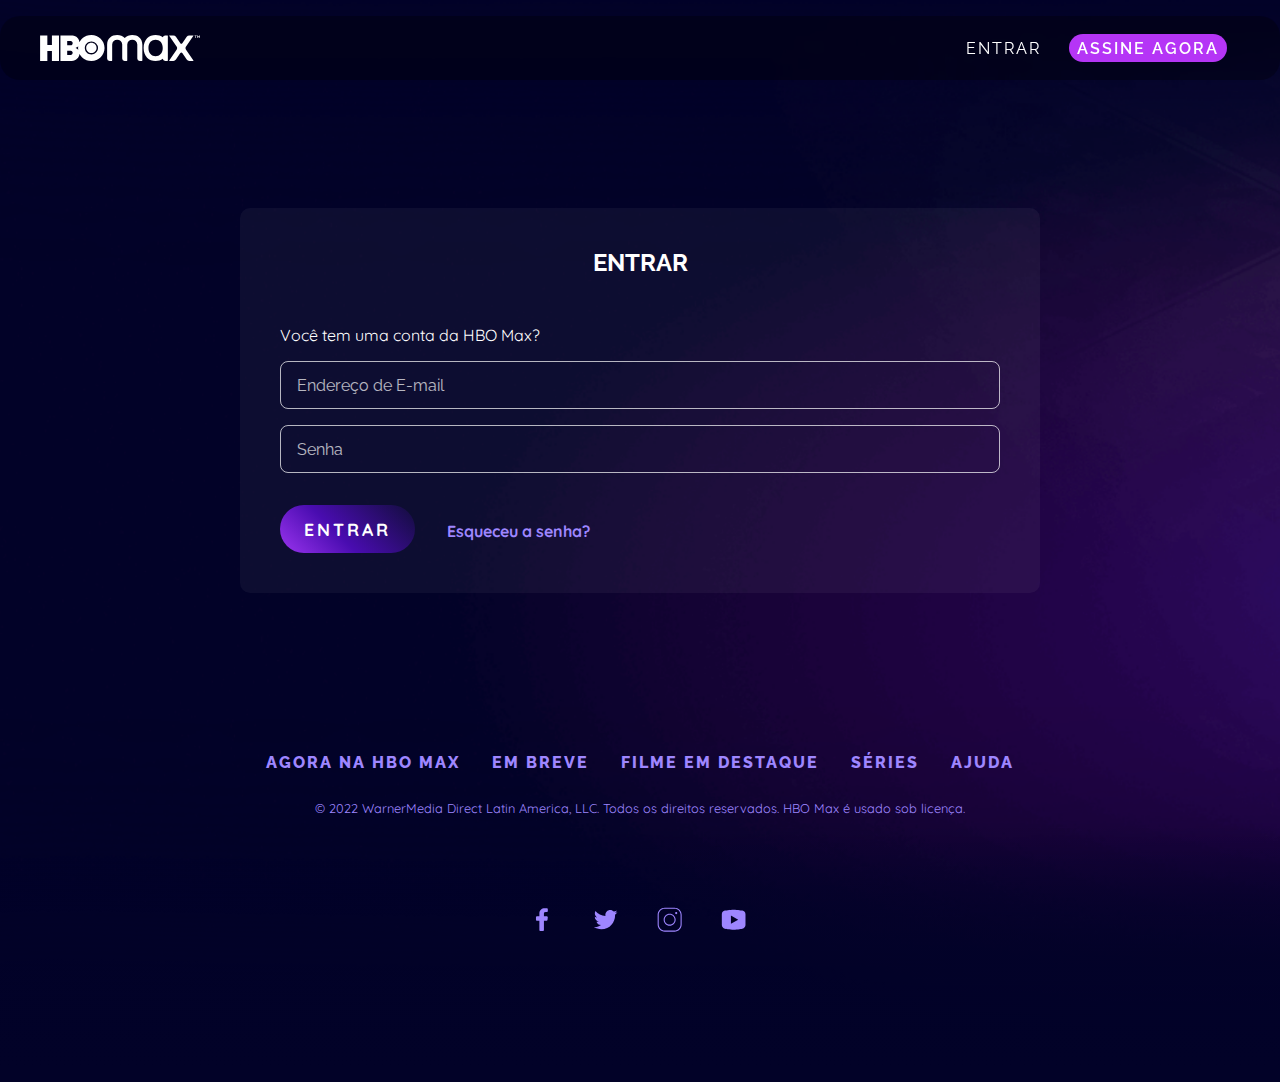
==== login.html @ dadb369f "hbo" ====
<!DOCTYPE html>
<html lang="en">
<head>
    <meta charset="UTF-8">
    <meta name="viewport" content="width=device-width, initial-scale=1.0">
    <title>Entrar </title>
    <link rel="stylesheet" href="style.css">
</head>
<body style="background-image: url('/assets/images/background-movies-series.png');
background-size: cover; background-repeat: no-repeat; background-color: var(--primary-color); animation-play-state: paused;">
    <!-- header -->
    <header class="header container">
        <img class="nav__img" src="assets/images/hbo-logo.svg" alt="">
        <nav class="nav">
            <ul class="nav__ul">
                <li class="nav__li">
                    <a class="nav__a" href="login.html">entrar</a>
                </li>
                <a href="#cards"><button class="nav__btn">assine agora</button></a>
            </ul>
        </nav>
    </header>
    <!-- header final -->
<form action="" class="form">
    <div class="box-login">
        <h2>ENTRAR</h2>
        <div class="login__wrapper">
            <p>Você tem uma conta da HBO Max?</p>
            <input class="input--wrapper" type="email" name="email" id="" placeholder="Endereço de E-mail">
            <input class="input--wrapper" type="password" name="password" id="" placeholder="Senha">
            <div class="btn-forgot">
                <button class="btn__bg btn-login">ENTRAR</button>
                <p class="forgot">Esqueceu a senha?</p>
            </div>
        </div>
    </div>
</form>
    <footer class="footer">
        <ul class="web__a">
            <li><a href="#">Agora na HBO Max</a></li>
            <li><a href="#">Em breve</a></li>
            <li><a href="#">Filme em destaque</a></li>
            <li><a href="#">Séries</a></li>
            <li><a href="#">Ajuda</a></li>
        </ul>
        <p>© 2022 WarnerMedia Direct Latin America, LLC. Todos os direitos reservados. HBO Max é usado sob licença.</p>
        <div class="icons__social">
            <div class="icon__footer">
                <a href="#"><svg xmlns="http://www.w3.org/2000/svg" x="0px" y="0px" width="100" height="100"
                        viewBox="0,0,300,150">
                        <g fill-rule="nonzero" stroke="none" stroke-width="1" stroke-linecap="butt" stroke-linejoin="miter"
                            stroke-miterlimit="10" stroke-dasharray="" stroke-dashoffset="0" font-family="none"
                            font-weight="none" font-size="none" text-anchor="none" style="mix-blend-mode: normal">
                            <g transform="scale(10.66667,10.66667)">
                                <path
                                    d="M16.403,9h-2.403v-2c0,-1.032 0.084,-1.682 1.563,-1.682h0.868c0.552,0 1,-0.448 1,-1v-1.254c0,-0.523 -0.401,-0.97 -0.923,-1.005c-0.604,-0.041 -1.209,-0.06 -1.815,-0.059c-2.713,0 -4.693,1.657 -4.693,4.699v2.301h-2c-0.552,0 -1,0.448 -1,1v2c0,0.552 0.448,1 1,1l2,-0.001v8.001c0,0.552 0.448,1 1,1h2c0.552,0 1,-0.448 1,-1v-8.003l2.174,-0.001c0.508,0 0.935,-0.381 0.993,-0.886l0.229,-1.996c0.069,-0.593 -0.395,-1.114 -0.993,-1.114z">
                                </path>
                            </g>
                        </g>
                    </svg></a>
                <a href="#"><svg xmlns="http://www.w3.org/2000/svg" x="0px" y="0px" width="100" height="100"
                        viewBox="0,0,300,150">
                        <g fill-rule="nonzero" stroke="none" stroke-width="1" stroke-linecap="butt" stroke-linejoin="miter"
                            stroke-miterlimit="10" stroke-dasharray="" stroke-dashoffset="0" font-family="none"
                            font-weight="none" font-size="none" text-anchor="none" style="mix-blend-mode: normal">
                            <g transform="scale(8.53333,8.53333)">
                                <path
                                    d="M28,6.937c-0.957,0.425 -1.985,0.711 -3.064,0.84c1.102,-0.66 1.947,-1.705 2.345,-2.951c-1.03,0.611 -2.172,1.055 -3.388,1.295c-0.973,-1.037 -2.359,-1.685 -3.893,-1.685c-2.946,0 -5.334,2.389 -5.334,5.334c0,0.418 0.048,0.826 0.138,1.215c-4.433,-0.222 -8.363,-2.346 -10.995,-5.574c-0.458,0.788 -0.721,1.704 -0.721,2.683c0,1.85 0.941,3.483 2.372,4.439c-0.874,-0.028 -1.697,-0.268 -2.416,-0.667c0,0.023 0,0.044 0,0.067c0,2.585 1.838,4.741 4.279,5.23c-0.447,0.122 -0.919,0.187 -1.406,0.187c-0.343,0 -0.678,-0.034 -1.003,-0.095c0.679,2.119 2.649,3.662 4.983,3.705c-1.825,1.431 -4.125,2.284 -6.625,2.284c-0.43,0 -0.855,-0.025 -1.273,-0.075c2.361,1.513 5.164,2.396 8.177,2.396c9.812,0 15.176,-8.128 15.176,-15.177c0,-0.231 -0.005,-0.461 -0.015,-0.69c1.043,-0.753 1.948,-1.692 2.663,-2.761z">
                                </path>
                            </g>
                        </g>
                    </svg></a>
                <a href="#"><svg xmlns="http://www.w3.org/2000/svg" x="0px" y="0px" width="100" height="100"
                        viewBox="0,0,300,150">
                        <g fill-rule="nonzero" stroke="none" stroke-width="1" stroke-linecap="butt" stroke-linejoin="miter"
                            stroke-miterlimit="10" stroke-dasharray="" stroke-dashoffset="0" font-family="none"
                            font-weight="none" font-size="none" text-anchor="none" style="mix-blend-mode: normal">
                            <g transform="scale(5.12,5.12)">
                                <path
                                    d="M16,3c-7.16752,0 -13,5.83248 -13,13v18c0,7.16752 5.83248,13 13,13h18c7.16752,0 13,-5.83248 13,-13v-18c0,-7.16752 -5.83248,-13 -13,-13zM16,5h18c6.08648,0 11,4.91352 11,11v18c0,6.08648 -4.91352,11 -11,11h-18c-6.08648,0 -11,-4.91352 -11,-11v-18c0,-6.08648 4.91352,-11 11,-11zM37,11c-1.10457,0 -2,0.89543 -2,2c0,1.10457 0.89543,2 2,2c1.10457,0 2,-0.89543 2,-2c0,-1.10457 -0.89543,-2 -2,-2zM25,14c-6.06329,0 -11,4.93671 -11,11c0,6.06329 4.93671,11 11,11c6.06329,0 11,-4.93671 11,-11c0,-6.06329 -4.93671,-11 -11,-11zM25,16c4.98241,0 9,4.01759 9,9c0,4.98241 -4.01759,9 -9,9c-4.98241,0 -9,-4.01759 -9,-9c0,-4.98241 4.01759,-9 9,-9z">
                                </path>
                            </g>
                        </g>
                    </svg></a>
                <a href="#"><svg xmlns="http://www.w3.org/2000/svg" x="0px" y="0px" width="100" height="100"
                        viewBox="0,0,300,150">
                        <g fill-rule="nonzero" stroke="none" stroke-width="1" stroke-linecap="butt" stroke-linejoin="miter"
                            stroke-miterlimit="10" stroke-dasharray="" stroke-dashoffset="0" font-family="none"
                            font-weight="none" font-size="none" text-anchor="none" style="mix-blend-mode: normal">
                            <g transform="scale(8.53333,8.53333)">
                                <path
                                    d="M15,4c-4.186,0 -9.61914,1.04883 -9.61914,1.04883l-0.01367,0.01563c-1.90652,0.30491 -3.36719,1.94317 -3.36719,3.93555v6v0.00195v5.99805v0.00195c0.00384,1.96564 1.4353,3.63719 3.37695,3.94336l0.00391,0.00586c0,0 5.43314,1.05078 9.61914,1.05078c4.186,0 9.61914,-1.05078 9.61914,-1.05078l0.00195,-0.00195c1.94389,-0.30554 3.37683,-1.97951 3.37891,-3.94727v-0.00195v-5.99805v-0.00195v-6c-0.00288,-1.96638 -1.43457,-3.63903 -3.37695,-3.94531l-0.00391,-0.00586c0,0 -5.43314,-1.04883 -9.61914,-1.04883zM12,10.39844l8,4.60156l-8,4.60156z">
                                </path>
                            </g>
                        </g>
                    </svg></a>
            </div>
        </div>
    </footer>
</body>
</html>
---- style.css ----
@import url("https://fonts.googleapis.com/css2?family=Raleway:wght@300;400;500;600;700&display=swap");
@import url("https://fonts.googleapis.com/css2?family=Quicksand:wght@300;400;700&display=swap");
.header {
  display: flex;
  justify-content: space-between;
  align-items: center;
  position: sticky;
  z-index: 999;
  top: 1rem;
  left: 0;
  width: 100vw;
  height: 4rem;
  padding: 1rem;
  background: var(--nav-bg-color);
  -webkit-backdrop-filter: blur(5px);
          backdrop-filter: blur(5px);
  border-radius: 20px;
}

.header .nav__img {
  width: 10rem;
  margin-left: 1rem;
}

.nav ul {
  display: flex;
  justify-content: center;
  align-items: center;
  gap: 1.75rem;
  margin-right: 1.8rem;
}

.nav__ul button, a {
  font-family: "Raleway", sans-serif;
  text-transform: uppercase;
  letter-spacing: 2px;
}

.nav__btn {
  background: var(--tertiary-color);
  padding-block: 0.3rem;
  padding-inline: 0.5rem;
  border-radius: 500px;
  font-size: 1rem;
  font-weight: 600;
}

.nav__btn:hover {
  background: var(--text-color);
  color: var(--btn-link-color);
}

@media (width < 768px) {
  .header .nav__img {
    width: 5rem;
  }
  .nav__btn {
    font-size: 0.8rem;
  }
}
:root {
  --primary-color: #020228;
  --secondary-color: #ff00e5;
  --tertiary-color: #b535f6;
  --btn-bg-color-gradient: linear-gradient(
    45deg,
    #9b34ef 0%,
    #490cb0 20%,
    transparent 50%
  );
  --btn-link-bg-color: #fff;
  --btn-link-color: #000;
  --card-bg-color: linear-gradient(0deg, transparent, #3b1e63);
  --divider-bg-color: linear-gradient(
    90deg,
    #5516ba,
    rgba(255, 0, 229, 0.5) 80%
  );
  --nav-bg-color: rgba(0, 0, 0, 0.3);
  --text-color: #fff;
  --link-color: #9e86ff;
  --form-bg-color: rgba(211, 211, 211, 0.06);
  --form-field-bg-color: rgba(0, 0, 0, 0.2);
  --form-field-border: 1px solid rgba(255, 255, 255, 0.7);
  --form-field-placeholder: rgba(255, 255, 255, 0.7);
  --form-field-error: rgb(255, 76, 76);
  scroll-behavior: smooth;
}

.hero {
  margin-top: 5rem;
}

.bg::before {
  content: "";
  width: 100%;
  background: linear-gradient(to top, var(--primary-color), transparent);
  height: 250px;
  position: absolute;
  top: 47.2rem;
  left: 0;
  z-index: -1;
}

.hero__box {
  display: flex;
  align-items: center;
  justify-content: center;
  gap: 2rem;
}

.hero__text {
  text-align: center;
  margin-top: 3rem;
  text-transform: uppercase;
  letter-spacing: 4px;
  line-height: 2.8rem;
}

.hero__text h3 {
  font-weight: 400;
  font-size: 1.5rem;
}

.hero__text h2 {
  font-weight: 800;
  font-size: 2.9rem;
}

.line {
  content: "";
  width: 50rem;
  height: 0.25rem;
  background: var(--divider-bg-color);
  margin: 2rem;
}

.price__hero {
  display: flex;
  align-items: center;
  justify-content: center;
  flex-direction: column;
  gap: 0.3rem;
  margin-top: 2rem;
}

.price__hero p {
  font-size: 1.5rem;
}

.price__hero span {
  font-size: 2.5rem;
  font-weight: 800;
}

.price__hero span:nth-child(1) {
  font-size: 1.2rem;
  font-weight: 300;
  margin-left: 0.8rem;
}

.btn__bg {
  background: var(--btn-bg-color-gradient);
  outline: 3px solid transparent;
  transition: background 1s, outline 1s, transform 1s;
  background-size: 250%;
  font-weight: 800;
  padding: 0.8rem 1.5rem;
  font-size: 1.1rem;
  border-radius: 500px;
  letter-spacing: 3px;
  text-transform: uppercase;
  margin-top: 2rem;
}

.btn {
  animation: wiggle 1s ease-out infinite alternate;
}

.btn__bg:hover {
  background-color: transparent;
  background-position: 100%;
  outline: 2px solid var(--secondary-color);
  transform: scale(1.05);
  animation-play-state: paused;
  animation: none;
}

@keyframes wiggle {
  0%, 15% {
    transform: rotatez(0deg);
  }
  15%, 35% {
    transform: rotatez(-8deg);
  }
  35%, 55% {
    transform: rotatez(8deg);
  }
  55%, 75% {
    transform: rotatez(-8deg);
  }
  75%, 100% {
    transform: rotatez(0deg);
  }
}
.price__hero span:nth-child(4) {
  font-size: 1rem;
  font-weight: 300;
  margin-top: 3rem;
  text-align: center;
  width: 30ch;
}

@media (width < 768px) {
  .line {
    width: 26rem;
  }
}
.cards__text {
  text-align: center;
  font-size: 2.4rem;
}

.card {
  margin-top: 20rem;
}

.bg {
  background-image: url("/assets/images/background-movies-series.png");
  background-position: center;
  background-size: cover;
}

.tittle__card {
  margin-bottom: 20rem;
}

.card__content {
  background: var(--card-bg-color);
  max-width: 600px;
  height: 700px;
  padding: 1rem 4rem;
  border-radius: 1rem;
}

.card__1 {
  display: flex;
  align-items: center;
  justify-content: space-between;
  padding-inline: 1rem;
}

.cards-wrapper {
  margin: -15rem auto;
  display: flex;
  flex-wrap: wrap;
  align-items: center;
  gap: 10rem;
  perspective: 100px;
  perspective-origin: top center;
}

.text__card-price span {
  font-weight: 300;
  font-size: 0.9rem;
}

.text__card-price {
  font-weight: 800;
  font-size: 2rem;
}

.text__card-tittle {
  font-weight: 800;
  font-size: 1.5rem;
}

.text__middle-card {
  font-size: 1.7rem;
  margin: 2rem 0;
  padding: 0 0.5rem;
}

.text__middle-card:nth-of-type(1)::marker {
  content: "+";
}

.text__middle-card:nth-of-type(2)::marker {
  content: "+";
}

.text__middle-card:nth-of-type(3)::marker {
  content: "+";
}

.text__middle-card:nth-of-type(4)::marker {
  content: "+";
}

.text__middle-card:nth-of-type(5)::marker {
  content: "+";
}

.text__middle-card:nth-of-type(6)::marker {
  content: "+";
}

.btn__card {
  font-weight: 800;
  padding: 0.9rem 5rem;
  font-size: 1.1rem;
  border-radius: 500px;
  letter-spacing: 3px;
  text-transform: uppercase;
}

.btn__card--content {
  display: flex;
  align-items: center;
  justify-content: center;
}

@media (width < 768px) {
  .cards-wrapper {
    padding-inline: 0.1rem 1.02rem;
  }
  .text__card-price span {
    font-size: 0.7rem;
  }
  .text__card-price {
    font-size: 1.5rem;
    margin-left: 4rem;
  }
  .btn__card {
    font-size: 0.8rem;
  }
  .text__middle-card {
    font-size: 1.4rem;
  }
}
.wrapper--actors {
  margin-top: 25rem;
}
.wrapper--actors h1 {
  text-align: center;
  font-size: 2rem;
  margin-bottom: 2rem;
  font-weight: 400;
}

.card__actors--wrapper {
  display: flex;
  align-items: center;
  justify-content: center;
  flex-wrap: wrap;
  gap: 2rem;
  padding-top: 2rem;
}
.card__actors--wrapper img {
  width: 400px;
  cursor: pointer;
}

.img-actor:hover:nth-child(1) {
  background-image: url("/assets/images/MAX-Hover.webp");
  background-size: cover;
  transition: 1s;
  scale: 1.03;
}

.img-actor:hover:nth-child(2) {
  background-image: url("/assets/images/hbo-hover_0.webp");
  background-size: cover;
  transition: 1s;
  scale: 1.03;
}

.img-actor:hover:nth-child(3) {
  background-image: url("/assets/images/UCL-Hover.webp");
  background-size: cover;
  transition: 1s;
  scale: 1.03;
}

.img-actor:hover:nth-child(4) {
  background-image: url("/assets/images/WB-Hover.webp");
  background-size: cover;
  transition: 1s;
  scale: 1.03;
}

.img-actor:hover:nth-child(5) {
  background-image: url("/assets/images/CN-Hover.png");
  background-size: cover;
  transition: 1s;
  scale: 1.03;
}

.img-actor:hover:nth-child(6) {
  background-image: url("/assets/images/DC-Hover.webp");
  background-size: cover;
  transition: 1s;
  scale: 1.03;
}

.img-actor img:hover {
  opacity: 0;
  transition: opacity 1.5s;
}

.footer {
  width: 100%;
  height: 20rem;
  margin-top: 10rem;
}

.icons__social {
  display: flex;
  align-items: center;
  justify-content: center;
}

.icon__footer svg {
  fill: var(--link-color);
  width: 2rem;
}

.icon__footer a:hover {
  cursor: pointer;
}

.icon__footer svg:hover {
  fill: var(--btn-link-bg-color);
  transition: 1s ease;
  scale: 1.08;
}

.icon__footer {
  margin-top: 3rem;
  display: flex;
  align-items: center;
  justify-content: center;
  gap: 2rem;
}

.footer a, p {
  color: var(--link-color);
}

.web__a {
  display: flex;
  align-items: center;
  justify-content: center;
  gap: 2rem;
  font-weight: 800;
}

.web__a a:hover {
  color: var(--btn-link-bg-color);
  transition: color 1s ease;
}

.web__a li:hover {
  scale: 1.02;
  transition: scale 1s ease;
}

.footer p {
  text-align: center;
  margin-top: 1.75rem;
  font-size: 0.8rem;
}

.footer::before {
  content: "";
  width: 100%;
  background: linear-gradient(to top, var(--primary-color), transparent);
  height: 250px;
  position: absolute;
  bottom: 0;
  left: 0;
  z-index: -1;
}

@media (width < 768px) {
  .web__a {
    flex-wrap: wrap;
  }
}
body::after {
  content: "";
  width: 100%;
  background: linear-gradient(to top, var(--primary-color), transparent);
  height: 250px;
  position: absolute;
  top: 52rem;
  left: 0;
  z-index: -1;
}

.form {
  display: flex;
  justify-content: center;
  align-items: center;
  margin-top: 8rem;
  width: 100%;
  height: 100%;
}

.box-login {
  width: 400px;
  background-color: var(--form-bg-color);
  max-width: 800px;
  width: 100%;
  padding: 40px;
  border-radius: 10px;
  display: flex;
  align-items: center;
  justify-content: center;
  flex-direction: column;
}

.box-login p {
  color: var(--btn-link-bg-color);
  padding-top: 3rem;
}

.input--wrapper {
  width: 100%;
  height: 3rem;
  margin-top: 1rem;
  background: transparent;
  color: var(--text-color);
  border-radius: 8px;
  padding: 16px;
  font-size: 1rem;
  border: var(--form-field-border);
}

.input--wrapper::-moz-placeholder {
  color: var(--text-color);
  opacity: 0.7;
}

.input--wrapper::placeholder {
  color: var(--text-color);
  opacity: 0.7;
}

.btn-forgot {
  display: inline-flex;
  gap: 2rem;
}
.btn-forgot p {
  color: var(--link-color);
  font-weight: 800;
}

.forgot:hover {
  cursor: pointer;
  text-decoration: underline;
}

* {
  font-family: "Raleway", sans-serif;
  box-sizing: border-box;
  margin: 0;
  padding: 0;
}

p {
  font-family: "Quicksand", sans-serif;
}

section {
  scroll-margin-top: 80px;
}

body {
  position: relative;
  min-height: 100vh;
  min-width: 100vw;
  overflow-x: hidden;
  background: linear-gradient(-45deg, #56125b, #0f0f10, #271e6e);
  animation: bg-animation 10s ease-in-out infinite alternate;
  padding-top: 1rem;
  scroll-behavior: smooth;
  color: var(--btn-link-bg-color);
  background-size: 400% 400%;
}

@keyframes bg-animation {
  0% {
    background-position: 0% 50%;
  }
  50% {
    background-position: 100% 50%;
  }
  100% {
    background-position: 0% 50%;
  }
}
html {
  scroll-padding-top: 3rem;
  scroll-behavior: smooth;
}

button {
  font-family: "Quicksand", sans-serif;
  cursor: pointer;
}

img, svg {
  width: 100%;
  fill: var(--btn-link-bg-color);
}

a, ul {
  color: var(--btn-link-bg-color);
  cursor: pointer;
  text-decoration: none;
  list-style: none;
}

button {
  border: none;
  background: none;
  color: inherit;
  cursor: pointer;
}

.container {
  margin-inline: auto;
  padding-inline: 1.5rem;
  max-width: 1448px;
}

::-webkit-scrollbar {
  width: 8px;
  background-color: var(--primary-color);
}

::-webkit-scrollbar-thumb {
  background-color: var(--tertiary-color);
  border-radius: 5px;
}/*# sourceMappingURL=style.css.map */
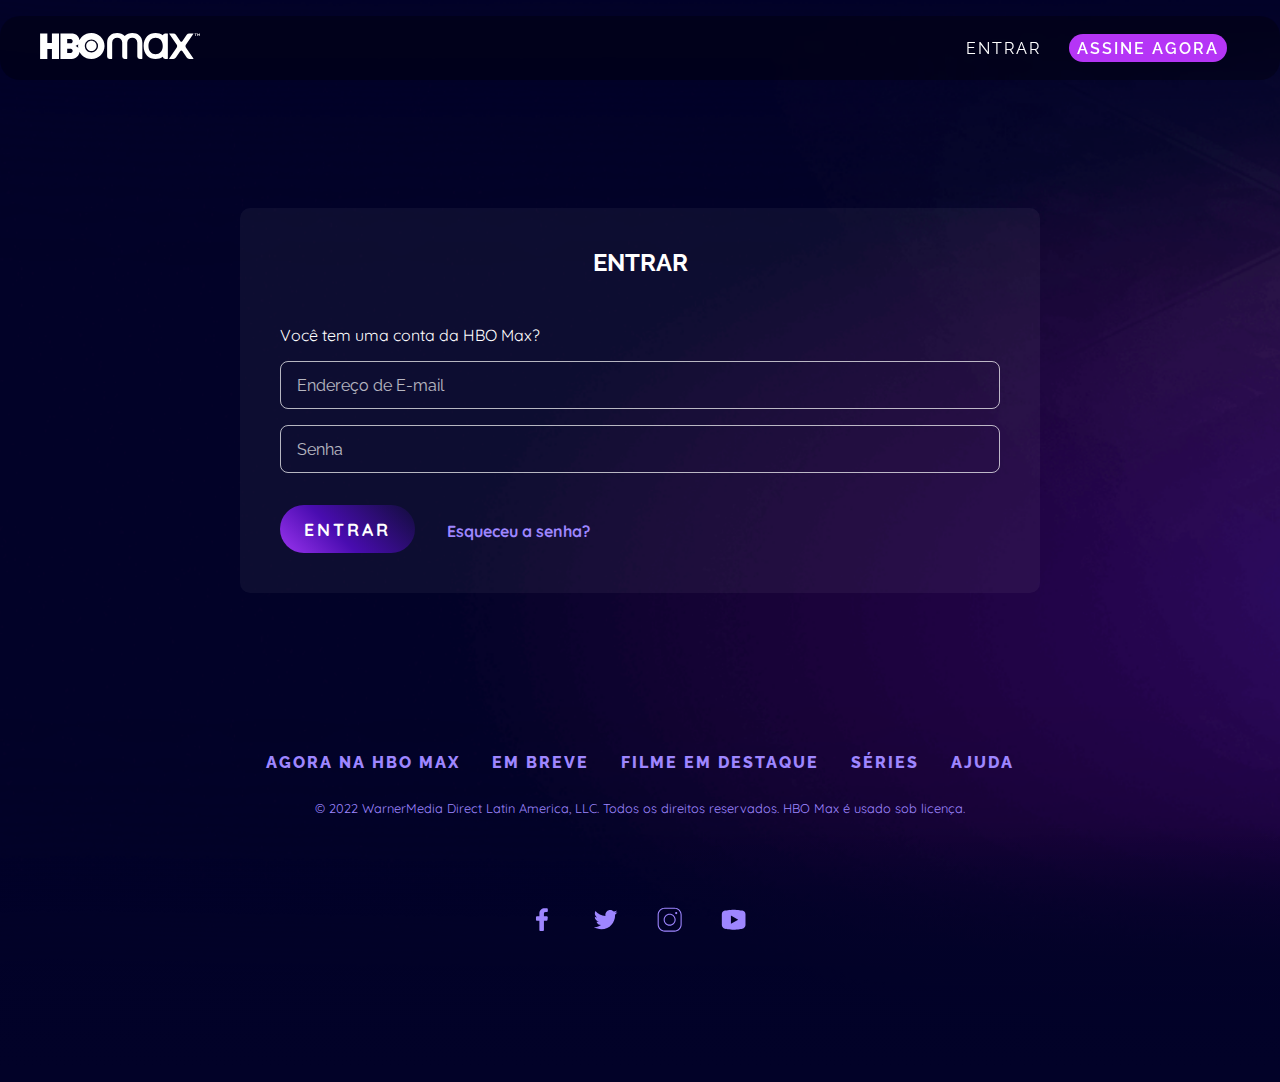
==== commit 4d0fedf2: "hbo" ====
--- a/login.html
+++ b/login.html
@@ -10,13 +10,13 @@
 background-size: cover; background-repeat: no-repeat; background-color: var(--primary-color); animation-play-state: paused;">
     <!-- header -->
     <header class="header container">
-        <img class="nav__img" src="assets/images/hbo-logo.svg" alt="">
+        <a href="index.html"><img class="nav__img" src="assets/images/hbo-logo.svg" alt=""></a>
         <nav class="nav">
             <ul class="nav__ul">
                 <li class="nav__li">
                     <a class="nav__a" href="login.html">entrar</a>
                 </li>
-                <a href="#cards"><button class="nav__btn">assine agora</button></a>
+                <a href="/"><button class="nav__btn">assine agora</button></a>
             </ul>
         </nav>
     </header>
--- a/style.css
+++ b/style.css
@@ -469,6 +469,7 @@
   text-align: center;
   margin-top: 1.75rem;
   font-size: 0.8rem;
+  padding-inline: 0.5rem;
 }
 
 .footer::before {
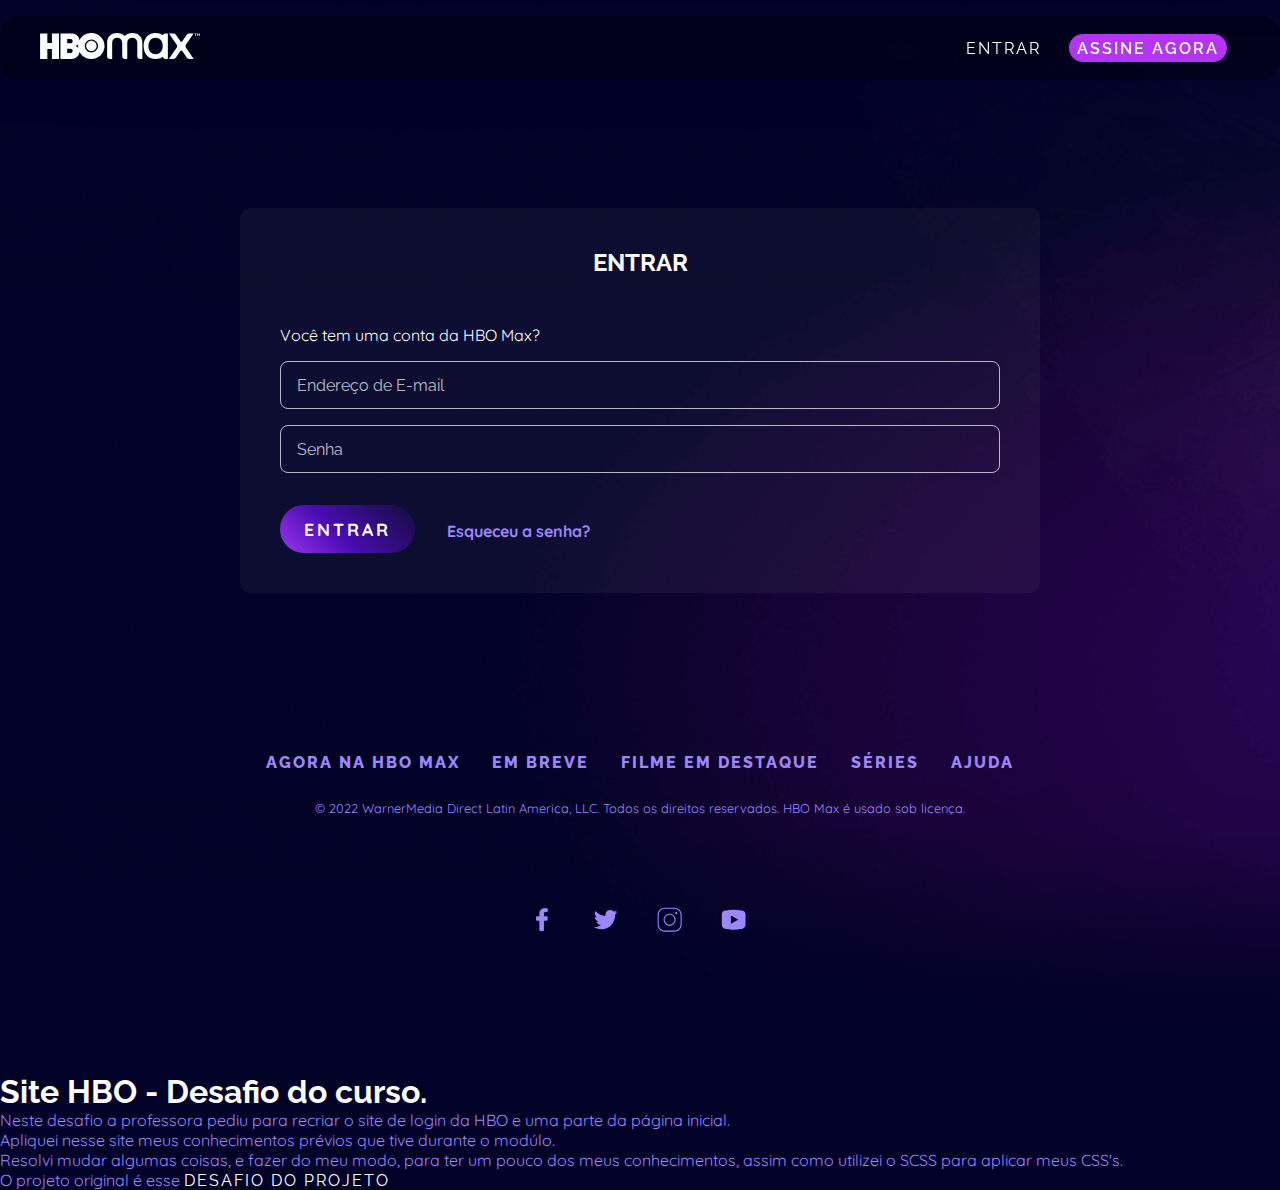
==== commit 2217d830: "hbo" ====
--- a/login.html
+++ b/login.html
@@ -97,5 +97,11 @@
             </div>
         </div>
     </footer>
+
+    <h1>Site HBO - Desafio do curso.</h1>
+    <p>Neste desafio a professora pediu para recriar o site de login da HBO e uma parte da página inicial.</p>
+    <p>Apliquei nesse site meus conhecimentos prévios que tive durante o modúlo.</p>
+    <p>Resolvi mudar algumas coisas, e fazer do meu modo, para ter um pouco dos meus conhecimentos, assim como utilizei o SCSS para aplicar meus CSS's.</p>
+    <p>O projeto original é esse <a href="https://github.com/micheleambrosio/hbomax" target="_blank">desafio do projeto</a></p>
 </body>
 </html>--- a/style.css
+++ b/style.css
@@ -329,7 +329,7 @@
   }
   .text__card-price {
     font-size: 1.5rem;
-    margin-left: 4rem;
+    margin-left: 1rem;
   }
   .btn__card {
     font-size: 0.8rem;
